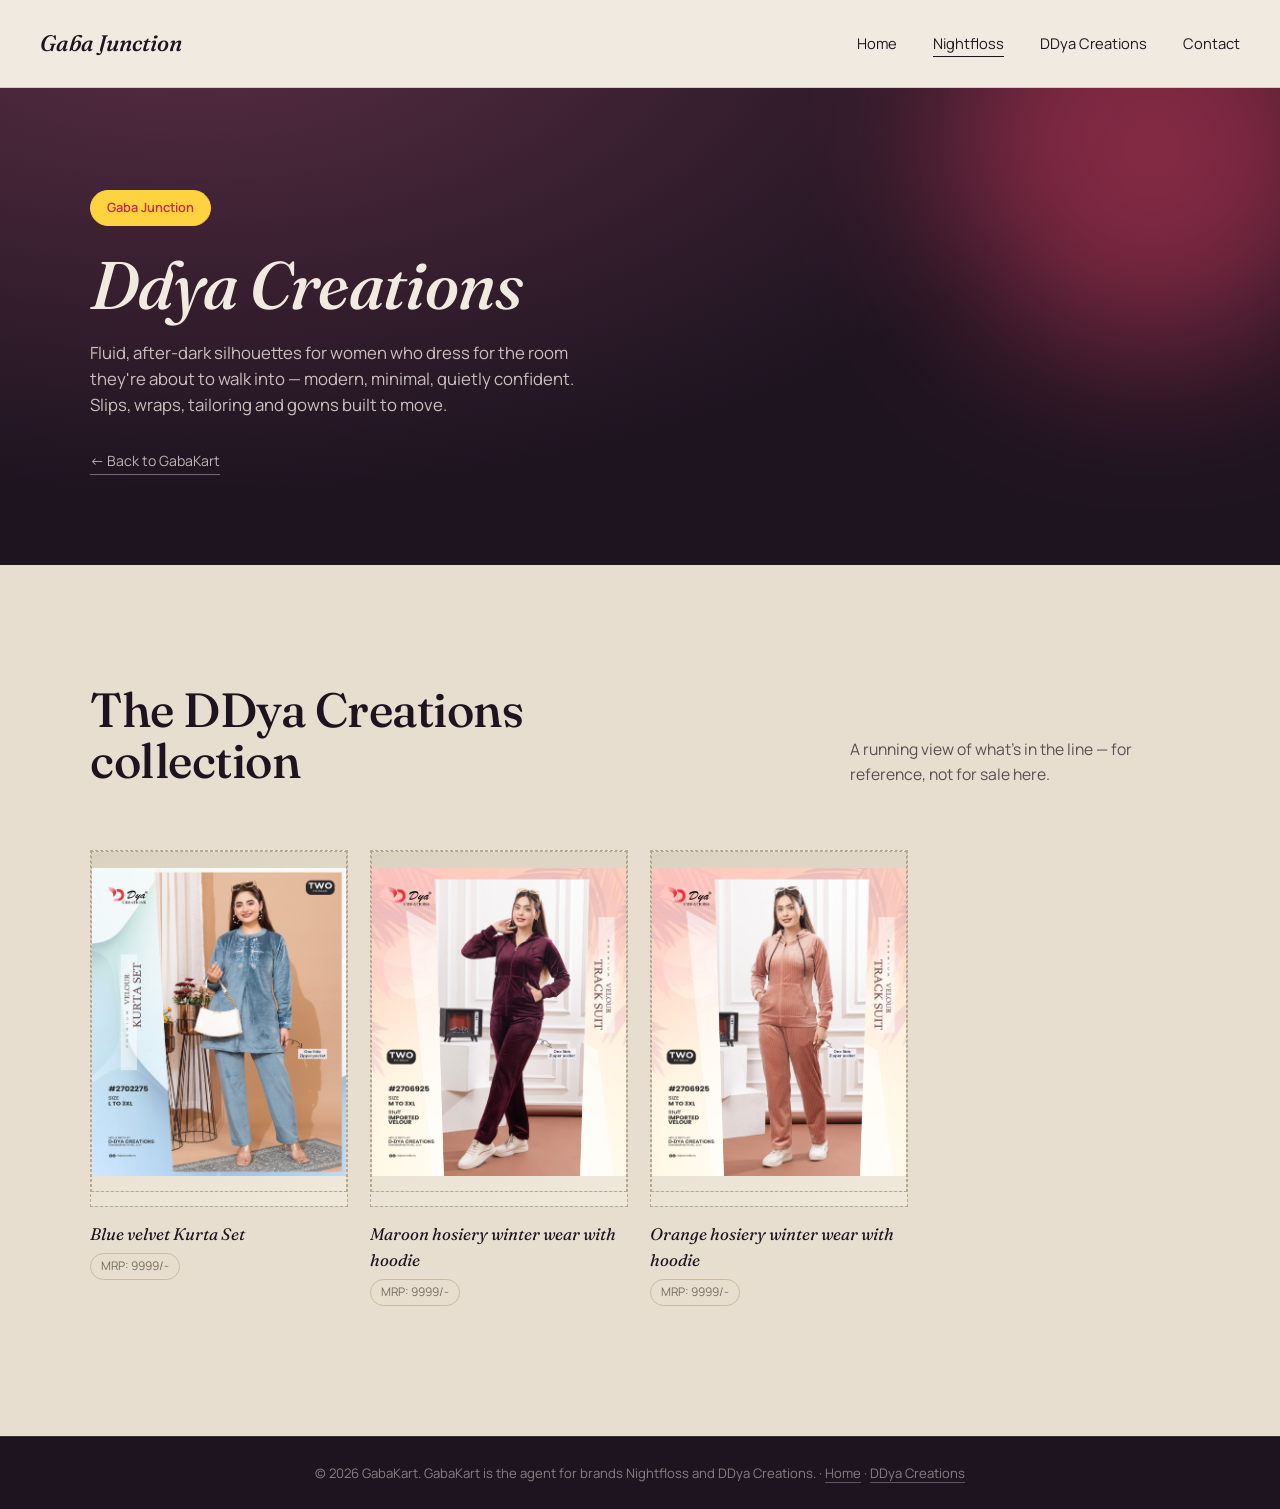
==== Ddyacreations.html @ ca54c4e9 "Add files via upload" ====
<!DOCTYPE html>
<html lang="en">
<head>
<meta charset="UTF-8">
<meta name="viewport" content="width=device-width, initial-scale=1.0">
<title>Ddya Creations — Gaba Junction</title>
<link rel="preconnect" href="https://fonts.googleapis.com">
<link href="https://fonts.googleapis.com/css2?family=Fraunces:ital,opsz,wght@0,9..144,300;0,9..144,500;0,9..144,600;1,9..144,400;1,9..144,500&family=Manrope:wght@400;500;600;700&display=swap" rel="stylesheet">
<link rel="stylesheet" href="styles.css">
</head>
<body>

<nav class="nav solid" id="nav">
  <a class="word" href="index.html">Gaba Junction</a>
  <button class="nav-toggle" id="navToggle" aria-label="Menu">&#9776;</button>
  <ul id="navLinks">
    <li><a href="index.html">Home</a></li>
    <li><a href="nightfloss.html" class="current">Nightfloss</a></li>
    <li><a href="Ddyacreations.html">DDya Creations</a></li>
    <li><a href="index.html#contact">Contact</a></li>
  </ul>
</nav>

<!-- ================= BRAND BANNER ================= -->
<section class="brand-hero nightfloss">
  <div class="glow"></div>
  <div class="container">
    <div class="badge"> Gaba Junction</div>
    <h1>Ddya Creations</h1>
    <p>Fluid, after-dark silhouettes for women who dress for the room they're about to walk into — modern, minimal, quietly confident. Slips, wraps, tailoring and gowns built to move.</p>
    <a class="back-link" href="index.html">&larr; Back to GabaKart</a>
  </div>
</section>

<!-- ================= PRODUCTS ================= -->
<section class="section products-section nightfloss">
  <div class="container">
    <div class="section-head">
      <h2>The DDya Creations collection</h2>
      <p>A running view of what's in the line — for reference, not for sale here.</p>
    </div>

    <!-- Swipe on touch, drag the scrollbar, or use the arrows above to move
         sideways through the collection. To add a product: copy a
         .product-card block, set data-filter to one of the tabs above (or
         add a new tab), and swap in the real photo and name. -->
    <div class="product-scroller" id="nfScroller">
      <!-- Product 1 -->
      <div class="product-card" data-filter="evening">
        <div class="product-photo">
          <div class="product-photo">
          <img src="DyaCreations/1.jpeg" alt="1">
        </div>
        </div>
        <div class="product-name">Blue velvet Kurta Set</div>
        <div class="product-brand">MRP: 9999/-</div>
      </div>
      <!-- Product 2 -->
      <div class="product-card" data-filter="evening">
        <div class="product-photo">
          <div class="product-photo">
          <img src="DyaCreations/2.jpeg" alt="1">
        </div>
        </div>
        <div class="product-name">Maroon hosiery winter wear with hoodie</div>
        <div class="product-brand">MRP: 9999/-</div>
      </div>
      <!-- Product 3 -->
      <div class="product-card" data-filter="evening">
        <div class="product-photo">
          <div class="product-photo">
          <img src="DyaCreations/3.jpeg" alt="1">
        </div>
        </div>
        <div class="product-name">Orange hosiery winter wear with hoodie</div>
        <div class="product-brand">MRP: 9999/-</div>
      </div>
           
    </div>
    </div>
  </div>
</section>

<footer>&copy; 2026 GabaKart. GabaKart is the agent for brands Nightfloss and DDya Creations. &middot; <a href="index.html">Home</a> &middot; <a href="Ddyacreations.html">DDya Creations</a></footer>

<script>
  // ---------- nav scroll state ----------
  const nav = document.getElementById('nav');
  window.addEventListener('scroll', () => {
    nav.classList.toggle('scrolled', window.scrollY > 60);
  });

  const navToggle = document.getElementById('navToggle');
  const navLinks = document.getElementById('navLinks');
  navToggle.addEventListener('click', () => navLinks.classList.toggle('open'));
  navLinks.querySelectorAll('a').forEach(a => a.addEventListener('click', () => navLinks.classList.remove('open')));

  // ---------- product filtering ----------
  const filterBtns = document.querySelectorAll('.filter-btn');
  const productCards = document.querySelectorAll('.product-card');

  filterBtns.forEach(btn => {
    btn.addEventListener('click', () => {
      filterBtns.forEach(b => b.classList.toggle('active', b === btn));
      const type = btn.dataset.filter;
      productCards.forEach(card => {
        const match = type === 'all' || card.dataset.filter === type;
        card.classList.toggle('hidden', !match);
      });
    });
  });

  // ---------- horizontal scroller arrows ----------
  document.querySelectorAll('.scroll-arrows').forEach(group => {
    const track = document.getElementById(group.dataset.target);
    if(!track) return;
    const step = () => (track.querySelector('.product-card')?.offsetWidth || 258) + 22;
    group.querySelector('.scroll-prev').addEventListener('click', () => {
      track.scrollBy({left: -step(), behavior:'smooth'});
    });
    group.querySelector('.scroll-next').addEventListener('click', () => {
      track.scrollBy({left: step(), behavior:'smooth'});
    });
  });
</script>

</body>
</html>
---- styles.css ----
/* ===================================================================
   GabaKart — shared stylesheet
   Used by: index.html, nightfloss.html, Ddyacreations.html
   =================================================================== */

:root{
  --ink:#1E1420;
  --ink-soft:#2C1F2F;
  --ivory:#F1EAE0;
  --ivory-dim:#E7DECF;
  --wine:#95293F;
  --wine-light:#C15C6E;
  --gold:#B08D57;
  --sage:#707F63;
  --pink:#FF4470;
  --pink-deep:#C22A56;
  --yellow:#FFD23F;
  --line: rgba(241,234,224,0.18);
  --line-dark: rgba(30,20,32,0.14);
}

*{margin:0;padding:0;box-sizing:border-box;}

html{scroll-behavior:smooth;}

body{
  font-family:'Manrope',sans-serif;
  background:var(--ivory);
  color:var(--ink);
  line-height:1.55;
  -webkit-font-smoothing:antialiased;
}

h1,h2,h3,.display{
  font-family:'Fraunces',serif;
  font-weight:500;
  letter-spacing:-0.01em;
  line-height:1.05;
}

a{color:inherit;text-decoration:none;}
img{display:block;max-width:100%;}
button{font-family:inherit;cursor:pointer;border:none;background:none;}

.container{
  max-width:1180px;
  margin:0 auto;
  padding:0 40px;
}

@media(max-width:640px){ .container{padding:0 22px;} }

/* ---------- NAV ---------- */
.nav{
  position:fixed;top:0;left:0;right:0;z-index:100;
  display:flex;align-items:center;justify-content:space-between;
  padding:26px 40px;
  color:var(--ivory);
  transition:background .4s ease, padding .4s ease, color .4s ease;
}
.nav.scrolled{
  background:var(--ivory);
  color:var(--ink);
  padding:16px 40px;
  border-bottom:1px solid var(--line-dark);
}
.nav.solid{
  background:var(--ivory);
  color:var(--ink);
  border-bottom:1px solid var(--line-dark);
}
.nav .word{
  font-family:'Fraunces',serif;
  font-style:italic;
  font-size:1.4rem;
  font-weight:500;
}
.nav ul{
  display:flex;gap:36px;list-style:none;
}
.nav ul li a{
  font-size:0.92rem;
  position:relative;
  padding-bottom:4px;
}
.nav ul li a::after{
  content:'';position:absolute;left:0;bottom:0;width:0;height:1px;
  background:currentColor;transition:width .3s ease;
}
.nav ul li a:hover::after, .nav ul li a.current::after{width:100%;}
.nav-toggle{display:none;background:none;border:none;color:inherit;font-size:1.6rem;}

@media(max-width:760px){
  .nav ul{
    position:fixed;top:0;right:0;height:100vh;width:min(280px,80vw);
    background:var(--ink);color:var(--ivory);
    flex-direction:column;justify-content:center;align-items:flex-start;
    gap:26px;padding:40px;
    transform:translateX(100%);transition:transform .4s ease;
  }
  .nav ul.open{transform:translateX(0);}
  .nav-toggle{display:block;z-index:110;}
}

/* ---------- HERO : lively animated collage (index.html landing) ---------- */
.hero{
  position:relative;
  height:100vh;
  min-height:660px;
  overflow:hidden;
  background:radial-gradient(130% 110% at 18% 12%, #341544 0%, var(--ink) 58%);
}

.hero-aurora{position:absolute;inset:-15%;z-index:0;filter:blur(90px);opacity:.5;}
.hero-aurora span{position:absolute;border-radius:50%;}
.hero-aurora span:nth-child(1){width:38vw;height:38vw;background:var(--pink);top:-8%;left:-8%;animation:driftA 24s ease-in-out infinite;}
.hero-aurora span:nth-child(2){width:34vw;height:34vw;background:var(--yellow);bottom:-12%;right:-6%;animation:driftB 28s ease-in-out infinite;}
.hero-aurora span:nth-child(3){width:26vw;height:26vw;background:var(--wine);top:32%;right:18%;animation:driftA 32s ease-in-out infinite reverse;}
@keyframes driftA{0%,100%{transform:translate(0,0);}50%{transform:translate(4vw,3vw);}}
@keyframes driftB{0%,100%{transform:translate(0,0);}50%{transform:translate(-4vw,-4vw);}}

.hero-ticker{
  position:absolute;top:100px;left:-4%;right:-4%;z-index:4;
  transform:rotate(-2deg);
  box-shadow:0 10px 30px rgba(0,0,0,0.35);
}
@media(max-width:820px){.hero-ticker{top:84px;}}
.ticker-track{
  display:flex;white-space:nowrap;background:var(--pink);
  animation:tickerMove 22s linear infinite;
}
.ticker-track span{
  display:inline-flex;align-items:center;gap:12px;
  padding:12px 26px;font-size:0.82rem;font-weight:700;
  color:var(--ink);letter-spacing:.02em;
}
.ticker-track span::after{content:'✦';opacity:.6;font-weight:400;}
@keyframes tickerMove{from{transform:translateX(0);}to{transform:translateX(-50%);}}

.hero-collage{position:absolute;inset:0;z-index:2;}
.floater{
  position:absolute;border-radius:20px;overflow:hidden;
  box-shadow:0 20px 44px rgba(0,0,0,0.4);
  display:flex;flex-direction:column;justify-content:flex-end;
  padding:16px;
  animation:bob var(--dur,6s) ease-in-out infinite;
  animation-delay:var(--delay,0s);
  transform:rotate(var(--rot,0deg)) translateY(0);
}
@keyframes bob{
  0%,100%{transform:rotate(var(--rot,0deg)) translateY(0);}
  50%{transform:rotate(var(--rot,0deg)) translateY(-16px);}
}
.floater .f-silhouette{position:absolute;right:-8px;bottom:-8px;width:60%;opacity:.22;}
.floater .f-tag{position:relative;font-size:0.66rem;letter-spacing:.03em;color:rgba(241,234,224,0.85);}
.floater .f-cap{position:relative;font-family:'Fraunces',serif;font-style:italic;font-size:1rem;color:var(--ivory);margin-top:2px;}

@media(max-width:760px){
  .floater.hide-mobile{display:none;}
  .hero-ticker{top:74px;}
}

.spin-badge{
  position:absolute;top:132px;right:6%;width:118px;height:118px;z-index:6;
  animation:spinBadge 16s linear infinite;
}
@keyframes spinBadge{to{transform:rotate(360deg);}}
.spin-badge text{font-size:9.5px;letter-spacing:2px;fill:rgba(241,234,224,0.85);}
.spin-badge-center{
  position:absolute;inset:0;display:flex;align-items:center;justify-content:center;
  font-size:1.5rem;color:var(--yellow);
}
@media(max-width:900px){.spin-badge{display:none;}}

.hero-overlay{
  position:relative;z-index:5;height:100%;
  display:flex;flex-direction:column;align-items:center;justify-content:center;
  text-align:center;padding:0 24px;
}
.hero-card{
  background:rgba(20,12,22,0.6);
  backdrop-filter:blur(8px);
  border:1px solid rgba(255,255,255,0.14);
  border-radius:26px;
  padding:52px 56px;
  max-width:680px;
  transform:rotate(-0.6deg);
  box-shadow:0 30px 60px rgba(0,0,0,0.35);
  opacity:0;animation:heroIn .8s ease .1s forwards;
}
@media(max-width:640px){.hero-card{padding:38px 26px;}}

.hero-card .kicker{
  display:flex;align-items:center;justify-content:center;gap:10px;
  margin-bottom:20px;
}
.hero-card .kicker span.pill{
  font-size:0.76rem;font-weight:600;padding:6px 14px;border-radius:20px;
  color:var(--ink);
}
.hero-card .kicker span.pill:nth-child(1){background:var(--yellow);}
.hero-card .kicker span.pill:nth-child(3){background:var(--pink);}
.hero-card .kicker .cross{color:rgba(241,234,224,0.6);font-size:0.9rem;}

.hero-card h1{
  font-size:clamp(2.3rem,5.6vw,4rem);
  color:var(--ivory);
  font-weight:600;
  font-style:normal;
}
.hero-card p{
  margin-top:18px;max-width:480px;margin-left:auto;margin-right:auto;
  font-size:1.02rem;color:rgba(241,234,224,0.82);
}
@keyframes heroIn{
  from{opacity:0;transform:translateY(16px) rotate(-0.6deg);}
  to{opacity:1;transform:translateY(0) rotate(-0.6deg);}
}
.hero-ctas{display:flex;gap:14px;margin-top:32px;flex-wrap:wrap;justify-content:center;}
.hero-cta{
  display:inline-block;
  padding:14px 30px;font-size:0.9rem;font-weight:600;border-radius:30px;
  border:2px solid var(--pink);color:var(--ivory);
  transition:transform .25s ease,background .25s ease,color .25s ease;
}
.hero-cta:hover{transform:translateY(-2px);background:var(--pink);color:var(--ink);}
.hero-cta.solid{background:var(--yellow);border-color:var(--yellow);color:var(--ink);}
.hero-cta.solid:hover{background:#FFE07A;border-color:#FFE07A;color:var(--ink);}

.hero-scroll-cue{
  position:absolute;bottom:30px;left:50%;transform:translateX(-50%);
  color:rgba(241,234,224,0.75);font-size:0.78rem;
  display:flex;flex-direction:column;align-items:center;gap:8px;
  z-index:6;
}
.hero-scroll-cue .line{width:1px;height:34px;background:var(--yellow);
  animation:pulseLine 2s ease-in-out infinite;}
@keyframes pulseLine{0%,100%{opacity:.35;}50%{opacity:1;}}

/* ---------- BRAND PAGE BANNER (nightfloss.html / Ddyacreations.html) ---------- */
.brand-hero{
  position:relative;overflow:hidden;
  padding:190px 0 90px;
  color:var(--ivory);
}
.brand-hero.nightfloss{background:radial-gradient(120% 140% at 15% 0%, #5A2E45 0%, var(--ink) 62%);}
.brand-hero.ddya{background:radial-gradient(120% 140% at 85% 0%, #3E4C33 0%, var(--ink) 62%);}
.brand-hero .glow{position:absolute;border-radius:50%;filter:blur(80px);opacity:.45;z-index:0;}
.brand-hero.nightfloss .glow{width:32vw;height:32vw;background:var(--pink);top:-10%;right:-6%;}
.brand-hero.ddya .glow{width:32vw;height:32vw;background:var(--yellow);top:-8%;left:-6%;}
.brand-hero .container{position:relative;z-index:1;}
.brand-hero .badge{
  display:inline-flex;align-items:center;gap:8px;
  font-size:0.8rem;font-weight:600;padding:7px 16px;border-radius:20px;
  background:rgba(241,234,224,0.12);border:1px solid rgba(241,234,224,0.25);
  margin-bottom:24px;
}
.brand-hero.nightfloss .badge{color:var(--pink-deep);background:var(--yellow);border-color:var(--yellow);}
.brand-hero.ddya .badge{color:#243019;background:var(--yellow);border-color:var(--yellow);}
.brand-hero h1{
  font-size:clamp(2.4rem,6vw,4.2rem);font-style:italic;font-weight:500;
  max-width:640px;
}
.brand-hero p{
  margin-top:20px;max-width:520px;font-size:1.05rem;
  color:rgba(241,234,224,0.8);
}
.brand-hero .back-link{
  display:inline-block;margin-top:32px;font-size:0.88rem;
  color:rgba(241,234,224,0.75);border-bottom:1px solid rgba(241,234,224,0.4);
  padding-bottom:2px;
}
.brand-hero .back-link:hover{color:var(--ivory);border-color:var(--ivory);}

/* ---------- SECTION HEADERS ---------- */
.section{padding:120px 0;}
.section-head{
  display:flex;justify-content:space-between;align-items:flex-end;
  gap:40px;margin-bottom:64px;flex-wrap:wrap;
}
.section-head h2{
  font-size:clamp(2rem,4vw,3rem);
  max-width:520px;
}
.section-head p{max-width:340px;color:#5A4E52;font-size:0.98rem;}

/* ---------- BRANDS (index.html) ---------- */
#brands{background:var(--ivory);}
.brand-grid{
  display:grid;grid-template-columns:1fr 1fr;gap:2px;
  background:var(--line-dark);
  border:1px solid var(--line-dark);
}
@media(max-width:760px){.brand-grid{grid-template-columns:1fr;}}

.brand-card{
  background:var(--ivory);
  padding:56px 48px;
  display:flex;flex-direction:column;gap:22px;
}
.brand-mark{
  width:64px;height:64px;border-radius:50%;
  display:flex;align-items:center;justify-content:center;
  font-family:'Fraunces',serif;font-style:italic;font-size:1.3rem;
  color:var(--ivory);
}
.brand-card:nth-child(1) .brand-mark{background:var(--wine);}
.brand-card:nth-child(2) .brand-mark{background:var(--sage);}

.brand-card h3{font-size:1.9rem;font-style:italic;}
.brand-card .desc{color:#4E4247;font-size:0.98rem;max-width:400px;}
.brand-card .btn{
  align-self:flex-start;
  display:inline-block;
  margin-top:6px;
  padding:13px 28px;
  border:1px solid var(--ink);
  font-size:0.88rem;
  transition:background .3s ease,color .3s ease;
}
.brand-card .btn:hover{background:var(--ink);color:var(--ivory);}

/* add a third / fourth brand by duplicating a .brand-card block and
   adding another nth-child rule above for its mark color */

/* ---------- PRODUCTS : horizontal scroller (brand pages) ---------- */
.products-section.nightfloss{background:var(--ivory-dim);}
.products-section.ddya{background:var(--ivory-dim);}
.products-bar{
  display:flex;justify-content:space-between;align-items:center;
  gap:20px;margin-bottom:36px;flex-wrap:wrap;
}
.filters{display:flex;gap:10px;flex-wrap:wrap;}
.filter-btn{
  padding:10px 22px;border:1px solid var(--ink);font-size:0.85rem;
  background:transparent;transition:background .25s ease,color .25s ease;
}
.filter-btn.active,.filter-btn:hover{background:var(--ink);color:var(--ivory);}

.scroll-arrows{display:flex;gap:10px;}
.scroll-arrow{
  width:42px;height:42px;border-radius:50%;border:1px solid var(--ink);
  display:flex;align-items:center;justify-content:center;flex-shrink:0;
  transition:background .25s ease,color .25s ease;
}
.scroll-arrow svg{width:16px;height:16px;}
.scroll-arrow:hover{background:var(--ink);color:var(--ivory);}

.product-scroller{
  display:flex;gap:22px;overflow-x:auto;
  scroll-snap-type:x mandatory;
  -webkit-overflow-scrolling:touch;
  padding-bottom:10px;margin:0 -40px;padding-left:40px;padding-right:40px;
  scrollbar-width:none;
}
.product-scroller::-webkit-scrollbar{display:none;}
@media(max-width:640px){.product-scroller{margin:0 -22px;padding-left:22px;padding-right:22px;}}

.product-card{
  flex:0 0 auto;width:258px;scroll-snap-align:start;
  transition:opacity .3s ease;
}
.product-card.hidden{display:none;}
@media(max-width:560px){.product-card{width:64vw;}}

.product-photo{
  aspect-ratio:3/4;width:100%;
  background:linear-gradient(160deg,#DCD2C0,#EFE8DB);
  border:1px dashed #B7A98F;
  display:flex;flex-direction:column;align-items:center;justify-content:center;
  gap:10px;color:#8A7A60;text-align:center;
  margin-bottom:14px;
}
.product-photo svg{width:38px;height:38px;opacity:.6;}
.product-photo span{font-size:0.72rem;letter-spacing:.03em;max-width:150px;}
.product-name{font-family:'Fraunces',serif;font-size:1.05rem;font-style:italic;}
.product-brand{
  display:inline-block;margin-top:6px;font-size:0.74rem;color:#786a5f;
  border:1px solid #C9BC9F;padding:3px 10px;border-radius:20px;
}

.scroller-block + .scroller-block{margin-top:72px;}
.scroller-label{font-size:0.94rem;color:#5A4E52;margin-bottom:18px;}

/* ---------- CONTACT (index.html) ---------- */
#contact{background:var(--ink);color:var(--ivory);}
#contact .section-head p{color:rgba(241,234,224,0.6);}
#contact .section-head h2{color:var(--ivory);}

.contact-grid{
  display:grid;grid-template-columns:1.15fr 0.85fr;gap:64px;align-items:center;
}
@media(max-width:860px){.contact-grid{grid-template-columns:1fr;}}

.map-wrap{position:relative;}
.map-wrap svg{width:100%;height:auto;max-height:560px;}
.india-shape{
  fill:rgba(176,141,87,0.16);
  stroke:var(--gold);
  stroke-width:1.6;
  stroke-linejoin:round;
  animation:mapPulse 5s ease-in-out infinite;
}
@keyframes mapPulse{0%,100%{fill-opacity:1;}50%{fill-opacity:.55;}}
.map-caption{
  fill:rgba(241,234,224,0.35);
  font-family:'Fraunces',serif;font-style:italic;font-size:15px;
  letter-spacing:.02em;
}
.pin{cursor:default;}
.pin circle.dot{
  fill:var(--gold);r:0;opacity:0;
  animation:pinPop .45s ease-out forwards;
  animation-delay:calc(var(--i,0) * 0.03s);
}
@keyframes pinPop{
  0%{r:0;opacity:0;}
  70%{r:5;opacity:1;}
  100%{r:3.4;opacity:1;}
}

.contact-info{display:flex;flex-direction:column;gap:34px;}
.contact-info .label{font-size:0.78rem;color:var(--gold);margin-bottom:6px;}
.contact-info .value{font-size:1.15rem;font-family:'Fraunces',serif;}
.contact-info .value.small{font-size:1rem;font-family:'Manrope',sans-serif;max-width:320px;}

.states-served{display:flex;flex-wrap:wrap;gap:10px;margin-top:6px;}
.state-chip{
  border:1px solid rgba(241,234,224,0.35);
  padding:7px 16px;border-radius:20px;font-size:0.82rem;
}
.state-chip.add{
  border-style:dashed;color:rgba(241,234,224,0.5);
}

footer{
  background:var(--ink);color:rgba(241,234,224,0.5);
  text-align:center;padding:26px 20px;font-size:0.82rem;
  border-top:1px solid rgba(241,234,224,0.12);
}
footer a{border-bottom:1px solid rgba(241,234,224,0.3);}
footer a:hover{color:var(--ivory);}
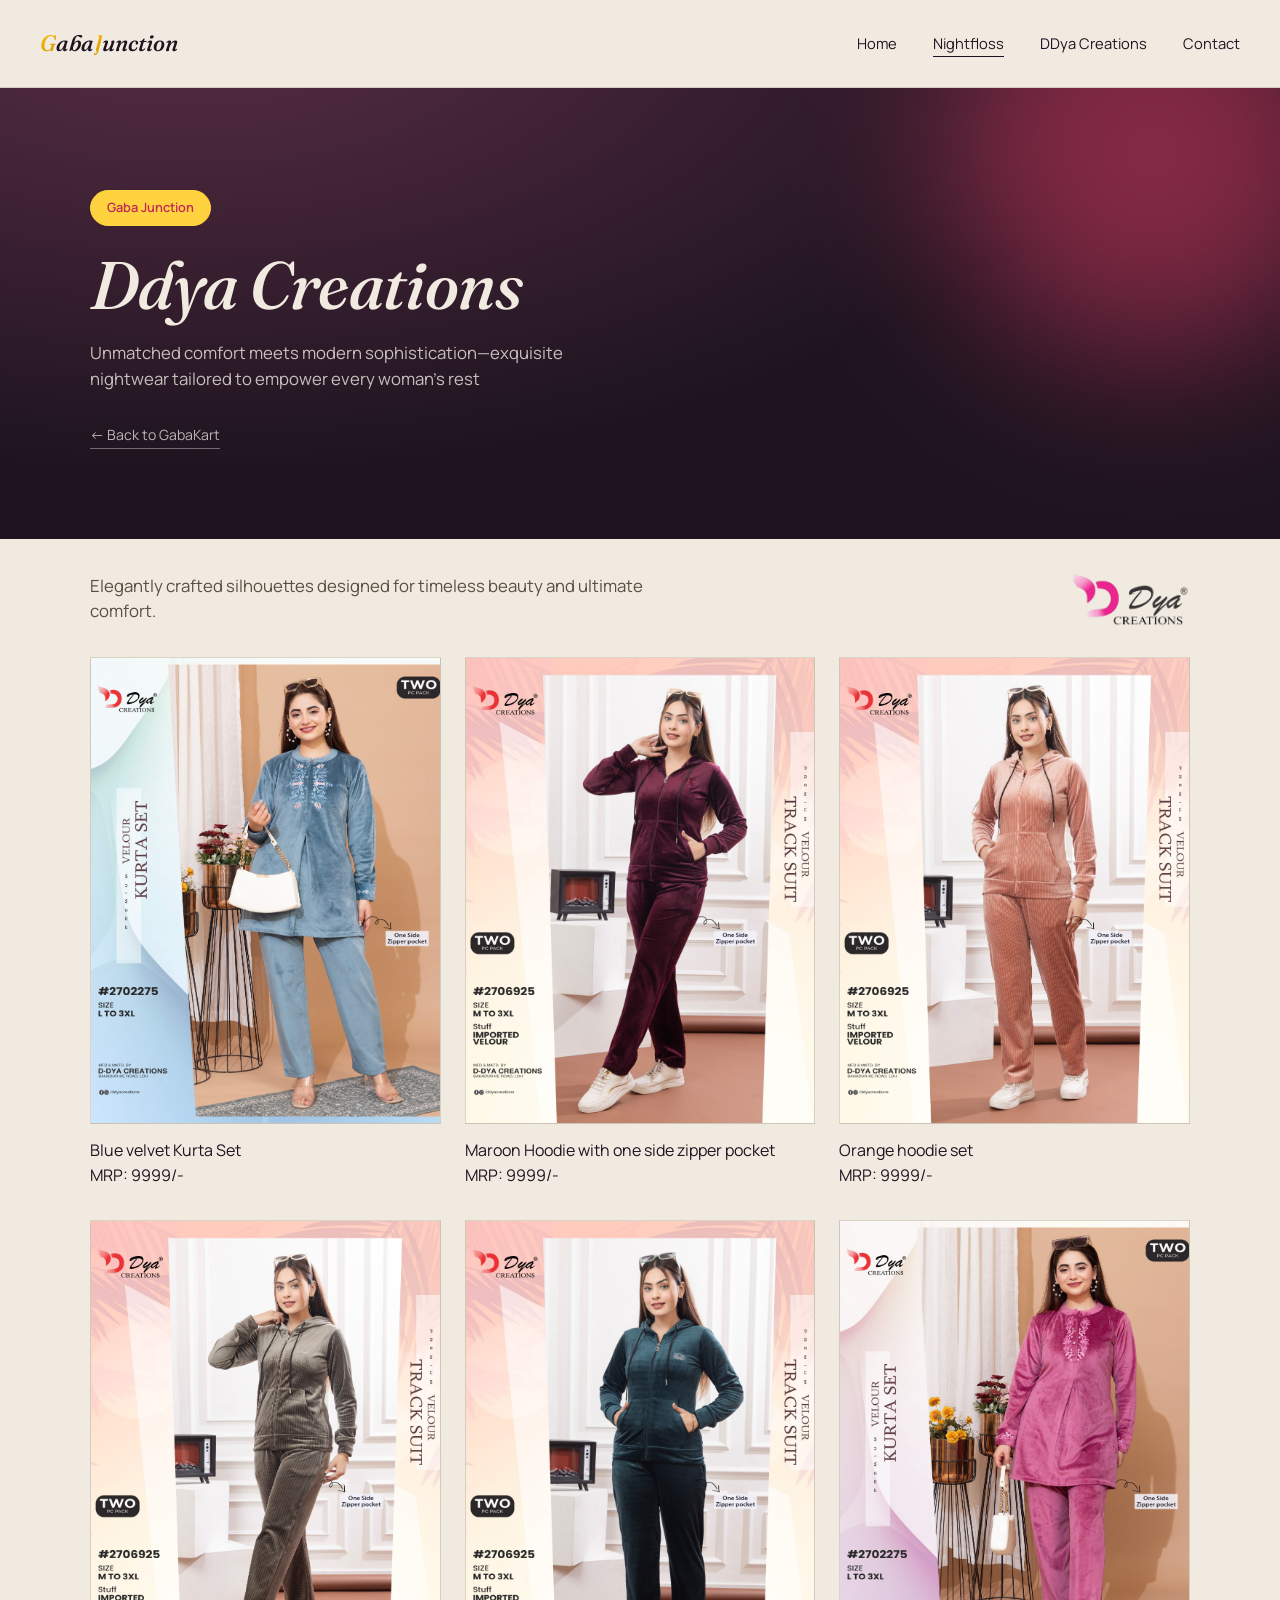
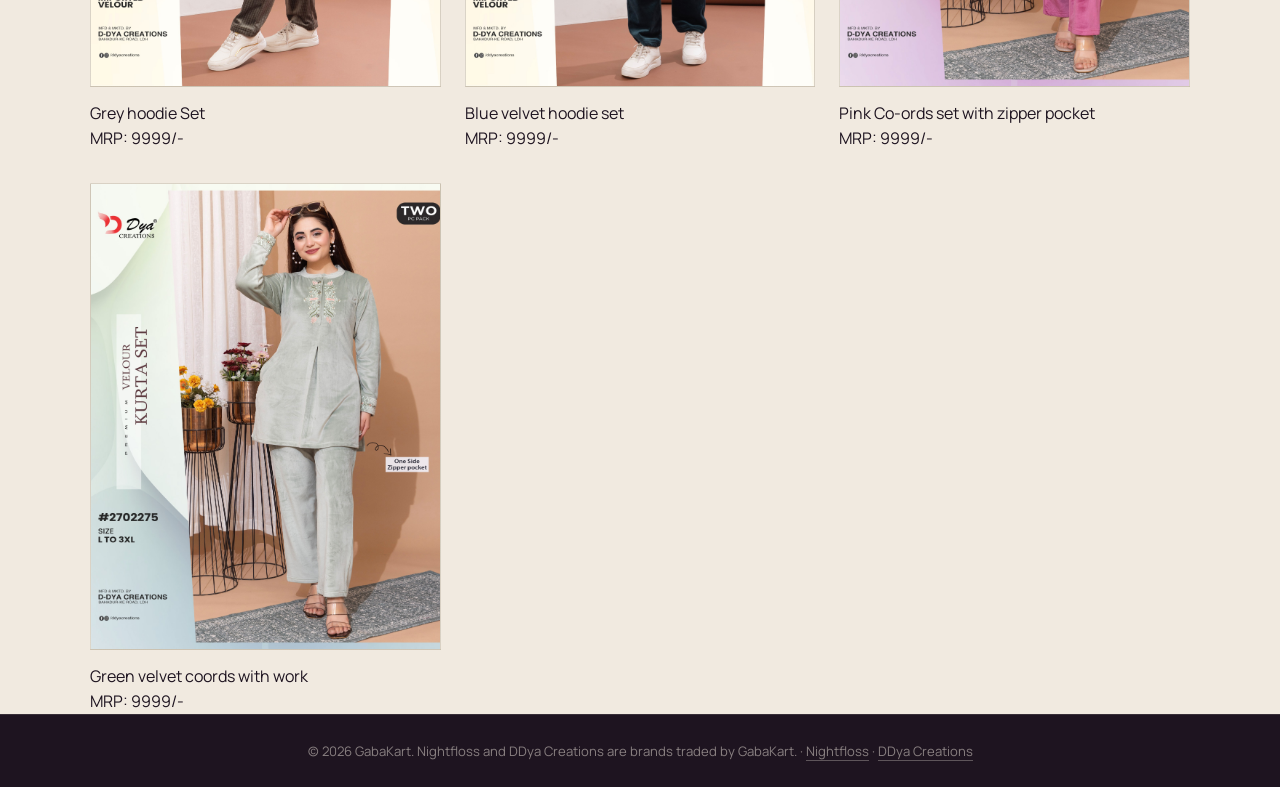
==== commit d849f85b: "Add files via upload" ====
--- a/Ddyacreations.html
+++ b/Ddyacreations.html
@@ -4,6 +4,7 @@
 <meta charset="UTF-8">
 <meta name="viewport" content="width=device-width, initial-scale=1.0">
 <title>Ddya Creations — Gaba Junction</title>
+<link rel="icon" type="image/png" href="assets/Favcon.png">
 <link rel="preconnect" href="https://fonts.googleapis.com">
 <link href="https://fonts.googleapis.com/css2?family=Fraunces:ital,opsz,wght@0,9..144,300;0,9..144,500;0,9..144,600;1,9..144,400;1,9..144,500&family=Manrope:wght@400;500;600;700&display=swap" rel="stylesheet">
 <link rel="stylesheet" href="styles.css">
@@ -11,7 +12,7 @@
 <body>
 
 <nav class="nav solid" id="nav">
-  <a class="word" href="index.html">Gaba Junction</a>
+   <a class="word" href="index.html"><span class="gold-letter">G</span>aba<span class="gold-letter">   J</span>unction</a>  <button class="nav-toggle" id="navToggle" aria-label="Menu">&#9776;</button>
   <button class="nav-toggle" id="navToggle" aria-label="Menu">&#9776;</button>
   <ul id="navLinks">
     <li><a href="index.html">Home</a></li>
@@ -27,7 +28,7 @@
   <div class="container">
     <div class="badge"> Gaba Junction</div>
     <h1>Ddya Creations</h1>
-    <p>Fluid, after-dark silhouettes for women who dress for the room they're about to walk into — modern, minimal, quietly confident. Slips, wraps, tailoring and gowns built to move.</p>
+    <p>Unmatched comfort meets modern sophistication—exquisite nightwear tailored to empower every woman's rest </p>
     <a class="back-link" href="index.html">&larr; Back to GabaKart</a>
   </div>
 </section>
@@ -36,52 +37,94 @@
 <section class="section products-section nightfloss">
   <div class="container">
     <div class="section-head">
-      <h2>The DDya Creations collection</h2>
-      <p>A running view of what's in the line — for reference, not for sale here.</p>
+     
     </div>
+     <div class="section-head">
+  <p class="section-desc">
+      Elegantly crafted silhouettes designed for timeless beauty and ultimate comfort.
+  </p>
+   <img src="DyaCreations/logo wo bg.png" alt="Nightfloss Logo" class="section-logo" />
+</div>
 
-    <!-- Swipe on touch, drag the scrollbar, or use the arrows above to move
-         sideways through the collection. To add a product: copy a
-         .product-card block, set data-filter to one of the tabs above (or
-         add a new tab), and swap in the real photo and name. -->
-    <div class="product-scroller" id="nfScroller">
-      <!-- Product 1 -->
-      <div class="product-card" data-filter="evening">
-        <div class="product-photo">
-          <div class="product-photo">
-          <img src="DyaCreations/1.jpeg" alt="1">
-        </div>
-        </div>
-        <div class="product-name">Blue velvet Kurta Set</div>
-        <div class="product-brand">MRP: 9999/-</div>
-      </div>
-      <!-- Product 2 -->
-      <div class="product-card" data-filter="evening">
-        <div class="product-photo">
-          <div class="product-photo">
-          <img src="DyaCreations/2.jpeg" alt="1">
-        </div>
-        </div>
-        <div class="product-name">Maroon hosiery winter wear with hoodie</div>
-        <div class="product-brand">MRP: 9999/-</div>
-      </div>
+<div class="product-scroller" id="nfScroller">
+
+  <!-- Product 1 -->
+  <div class="product-card" data-filter="evening">
+    <div class="product-photo">
+      <img src="DyaCreations/1.jpeg" alt="Blue velvet Kurta Set">
+    </div>
+    <div class="product-name">Blue velvet Kurta Set</div>
+    <div class="product-brand">MRP: 9999/-</div>
+  </div>
+
+  <!-- Product 2 -->
+       <div class="product-card" data-filter="evening">
+    <div class="product-photo">
+      <img src="DyaCreations/2.jpeg" alt="Blue velvet Kurta Set">
+    </div>
+    <div class="product-name">Maroon Hoodie with one side zipper pocket </div>
+    <div class="product-brand">MRP: 9999/-</div>
+  </div>
+
       <!-- Product 3 -->
-      <div class="product-card" data-filter="evening">
-        <div class="product-photo">
-          <div class="product-photo">
-          <img src="DyaCreations/3.jpeg" alt="1">
-        </div>
-        </div>
-        <div class="product-name">Orange hosiery winter wear with hoodie</div>
-        <div class="product-brand">MRP: 9999/-</div>
-      </div>
-           
+
+ <div class="product-card" data-filter="evening">
+    <div class="product-photo">
+      <img src="DyaCreations/3.jpeg" alt="Blue velvet Kurta Set">
+    </div>
+    <div class="product-name">Orange hoodie set</div>
+    <div class="product-brand">MRP: 9999/-</div>
+  </div>
+
+ <!-- Product -->
+
+ <div class="product-card" data-filter="evening">
+    <div class="product-photo">
+      <img src="DyaCreations/4.jpeg" alt="Blue velvet Kurta Set">
+    </div>
+    <div class="product-name">Grey hoodie Set</div>
+    <div class="product-brand">MRP: 9999/-</div>
+  </div>
+
+   <!-- Product -->
+
+ <div class="product-card" data-filter="evening">
+    <div class="product-photo">
+      <img src="DyaCreations/5.jpeg" alt="Blue velvet Kurta Set">
+    </div>
+    <div class="product-name">Blue velvet hoodie set </div>
+    <div class="product-brand">MRP: 9999/-</div>
+  </div>
+
+   <!-- Product -->
+
+ <div class="product-card" data-filter="evening">
+    <div class="product-photo">
+      <img src="DyaCreations/6.jpeg" alt="Blue velvet Kurta Set">
+    </div>
+    <div class="product-name">Pink Co-ords set with zipper pocket </div>
+    <div class="product-brand">MRP: 9999/-</div>
+  </div>
+
+   <!-- Product -->
+
+ <div class="product-card" data-filter="evening">
+    <div class="product-photo">
+      <img src="DyaCreations/7.jpeg" alt="Blue velvet Kurta Set">
+    </div>
+    <div class="product-name">Green velvet coords with work </div>
+    <div class="product-brand">MRP: 9999/-</div>
+  </div>
+</div>
+      
+
+</div>
     </div>
     </div>
   </div>
 </section>
 
-<footer>&copy; 2026 GabaKart. GabaKart is the agent for brands Nightfloss and DDya Creations. &middot; <a href="index.html">Home</a> &middot; <a href="Ddyacreations.html">DDya Creations</a></footer>
+<footer>&copy; 2026 GabaKart. Nightfloss and DDya Creations are brands traded by GabaKart. &middot; <a href="nightfloss.html">Nightfloss</a> &middot; <a href="Ddyacreations.html">DDya Creations</a></footer>
 
 <script>
   // ---------- nav scroll state ----------
--- a/styles.css
+++ b/styles.css
@@ -21,6 +21,8 @@
 
 *{margin:0;padding:0;box-sizing:border-box;}
 
+
+
 html{scroll-behavior:smooth;}
 
 body{
@@ -31,11 +33,20 @@
   -webkit-font-smoothing:antialiased;
 }
 
-h1,h2,h3,.display{
+h1,h2,.display{
   font-family:'Fraunces',serif;
   font-weight:500;
   letter-spacing:-0.01em;
   line-height:1.05;
+}
+
+
+
+h3,.display{
+  font-family:'Fraunces',serif;
+  font-weight:500;
+  letter-spacing:-0.01em;
+  line-height:0.01;
 }
 
 a{color:inherit;text-decoration:none;}
@@ -102,7 +113,17 @@
   .nav-toggle{display:block;z-index:110;}
 }
 
+.gold-letter {
+  background: linear-gradient(135deg, #FFD700 0%, #E8A700 50%, #C59200 100%);
+  -webkit-background-clip: text;
+  -webkit-text-fill-color: transparent;
+  display: inline-block;
+  font-weight: inherit;
+}
+
+
 /* ---------- HERO : lively animated collage (index.html landing) ---------- */
+/* main landing BG */
 .hero{
   position:relative;
   height:100vh;
@@ -119,6 +140,7 @@
 @keyframes driftA{0%,100%{transform:translate(0,0);}50%{transform:translate(4vw,3vw);}}
 @keyframes driftB{0%,100%{transform:translate(0,0);}50%{transform:translate(-4vw,-4vw);}}
 
+/* Pink flowing banner */
 .hero-ticker{
   position:absolute;top:100px;left:-4%;right:-4%;z-index:4;
   transform:rotate(-2deg);
@@ -138,6 +160,7 @@
 @keyframes tickerMove{from{transform:translateX(0);}to{transform:translateX(-50%);}}
 
 .hero-collage{position:absolute;inset:0;z-index:2;}
+/* Landing page image floaters */
 .floater{
   position:absolute;border-radius:20px;overflow:hidden;
   box-shadow:0 20px 44px rgba(0,0,0,0.4);
@@ -151,6 +174,8 @@
   0%,100%{transform:rotate(var(--rot,0deg)) translateY(0);}
   50%{transform:rotate(var(--rot,0deg)) translateY(-16px);}
 }
+
+/* Floater text */
 .floater .f-silhouette{position:absolute;right:-8px;bottom:-8px;width:60%;opacity:.22;}
 .floater .f-tag{position:relative;font-size:0.66rem;letter-spacing:.03em;color:rgba(241,234,224,0.85);}
 .floater .f-cap{position:relative;font-family:'Fraunces',serif;font-style:italic;font-size:1rem;color:var(--ivory);margin-top:2px;}
@@ -158,6 +183,37 @@
 @media(max-width:760px){
   .floater.hide-mobile{display:none;}
   .hero-ticker{top:74px;}
+}
+
+/* Floater background image */
+.floater .f-image {
+  position: absolute;
+  top: 0;
+  left: 0;
+  width: 100%;
+  height: 100%;
+  object-fit: cover;
+  z-index: 0;
+}
+
+/* Make sure text and silhouette appear above the background image */
+.floater .f-silhouette,
+.floater .f-tag,
+.floater .f-cap {
+  z-index: 1;
+}
+
+/* Optional: Add a subtle dark gradient overlay at the bottom so white text is readable over bright images */
+.floater::after {
+  content: '';
+  position: absolute;
+  bottom: 0;
+  left: 0;
+  width: 100%;
+  height: 60%;
+  background: linear-gradient(to top, rgba(0,0,0,0.6), transparent);
+  z-index: 0;
+  pointer-events: none;
 }
 
 .spin-badge{
@@ -198,20 +254,27 @@
   font-size:0.76rem;font-weight:600;padding:6px 14px;border-radius:20px;
   color:var(--ink);
 }
-.hero-card .kicker span.pill:nth-child(1){background:var(--yellow);}
+
+/* this is that gabakart x gaba junction */
+.hero-card .kicker span.pill:nth-child(1){background:var(--yellow);}  
 .hero-card .kicker span.pill:nth-child(3){background:var(--pink);}
 .hero-card .kicker .cross{color:rgba(241,234,224,0.6);font-size:0.9rem;}
 
+/* house of indian women... text */
 .hero-card h1{
   font-size:clamp(2.3rem,5.6vw,4rem);
   color:var(--ivory);
   font-weight:600;
   font-style:normal;
 }
+
+/* text below it */
 .hero-card p{
   margin-top:18px;max-width:480px;margin-left:auto;margin-right:auto;
   font-size:1.02rem;color:rgba(241,234,224,0.82);
 }
+
+/* main box */
 @keyframes heroIn{
   from{opacity:0;transform:translateY(16px) rotate(-0.6deg);}
   to{opacity:1;transform:translateY(0) rotate(-0.6deg);}
@@ -236,6 +299,7 @@
 .hero-scroll-cue .line{width:1px;height:34px;background:var(--yellow);
   animation:pulseLine 2s ease-in-out infinite;}
 @keyframes pulseLine{0%,100%{opacity:.35;}50%{opacity:1;}}
+
 
 /* ---------- BRAND PAGE BANNER (nightfloss.html / Ddyacreations.html) ---------- */
 .brand-hero{
@@ -273,7 +337,7 @@
 .brand-hero .back-link:hover{color:var(--ivory);border-color:var(--ivory);}
 
 /* ---------- SECTION HEADERS ---------- */
-.section{padding:120px 0;}
+/* .section{padding:120px 0;}
 .section-head{
   display:flex;justify-content:space-between;align-items:flex-end;
   gap:40px;margin-bottom:64px;flex-wrap:wrap;
@@ -282,8 +346,42 @@
   font-size:clamp(2rem,4vw,3rem);
   max-width:520px;
 }
-.section-head p{max-width:340px;color:#5A4E52;font-size:0.98rem;}
-
+.section-head p{max-width:340px;color:#5A4E52;font-size:0.98rem;} */
+/* Stack all elements inside .section-head vertically */
+.section-head {
+  display: flex;
+  justify-content: space-between; /* Pushes <p> to left edge, <img> to right edge */
+  align-items: center;            /* Vertically centers them together */
+  gap: 20px;                      /* Space between text and logo on smaller screens */
+  width: 100%;
+  margin-bottom: 30px;
+}
+
+/* Left-aligned paragraph styling */
+.section-head .section-desc {
+  text-align: left;
+  max-width: 600px;               /* Keeps the text from stretching too wide */
+  margin: 0;
+  color: rgba(49, 40, 26, 0.8);
+  font-size: 1.05rem;
+  line-height: 1.5;
+}
+
+/* Right-aligned logo styling */
+.section-head .section-logo {
+  width: 120px;                    /* Adjust logo size as needed */
+  height: auto;
+  object-fit: contain;
+  flex-shrink: 0;                 /* Prevents logo from shrinking when window resizes */
+}
+
+/* Mobile Responsiveness */
+@media (max-width: 600px) {
+  .section-head {
+    flex-direction: column-reverse; /* Stacks text on top, logo above or below on small phones */
+    align-items: flex-start;
+  }
+}
 /* ---------- BRANDS (index.html) ---------- */
 #brands{background:var(--ivory);}
 .brand-grid{
@@ -293,9 +391,25 @@
 }
 @media(max-width:760px){.brand-grid{grid-template-columns:1fr;}}
 
+/* Container for aligning logo and title */
+.brand-header {
+  display: flex;
+  align-items: center;
+  gap: 12px;
+  margin-bottom: 12px;
+}
+
+/* Logo styling */
+.brand-logo {
+  width: 200px;          /* Adjust width as needed */
+  height: 200px;         /* Adjust height as needed */
+  object-fit: contain;  /* Prevents logo distortion */
+  display: block;
+}
+
 .brand-card{
   background:var(--ivory);
-  padding:56px 48px;
+  padding:25px 25px;
   display:flex;flex-direction:column;gap:22px;
 }
 .brand-mark{
@@ -324,7 +438,7 @@
    adding another nth-child rule above for its mark color */
 
 /* ---------- PRODUCTS : horizontal scroller (brand pages) ---------- */
-.products-section.nightfloss{background:var(--ivory-dim);}
+/* .products-section.nightfloss{background:var(--ivory-dim);}
 .products-section.ddya{background:var(--ivory-dim);}
 .products-bar{
   display:flex;justify-content:space-between;align-items:center;
@@ -380,57 +494,187 @@
 }
 
 .scroller-block + .scroller-block{margin-top:72px;}
-.scroller-label{font-size:0.94rem;color:#5A4E52;margin-bottom:18px;}
-
+.scroller-label{font-size:0.94rem;color:#5A4E52;margin-bottom:18px;} */
+/* Change container from horizontal flex to a 3-column Grid */
+.product-scroller {
+  display: grid;
+  grid-template-columns: repeat(3, 1fr); /* Exactly 3 items per row */
+  gap: 32px 24px;                          /* Row gap: 32px, Column gap: 24px */
+  width: 100%;
+  margin: 0;
+  padding: 0;
+  overflow-x: visible;                    /* Disables horizontal scroll */
+}
+
+/* Allow cards to expand naturally to fill grid columns */
+.product-card {
+  width: 100%;                             /* Fills equal grid column space */
+  transition: opacity .3s ease, transform .3s ease;
+}
+
+.product-card.hidden {
+  display: none;
+}
+
+/* Product photo & image rules */
+.product-photo {
+  aspect-ratio: 3/4;
+  width: 100%;
+  position: relative;
+  overflow: hidden;
+  background: linear-gradient(160deg,#DCD2C0,#EFE8DB);
+  border: 1px solid rgba(0, 0, 0, 0.08);   /* Clean solid line instead of dashed */
+  margin-bottom: 14px;
+}
+
+/* Ensures uploaded product photos fill the container cleanly */
+.product-photo img {
+  width: 100%;
+  height: 100%;
+  object-fit: cover;
+  display: block;
+}
+
+/* Responsive adjustments for Mobile & Tablets */
+@media (max-width: 900px) {
+  .product-scroller {
+    grid-template-columns: repeat(2, 1fr); /* 2 items per row on tablets */
+  }
+}
+
+@media (max-width: 560px) {
+  .product-scroller {
+    grid-template-columns: 1fr;            /* 1 item per row on mobile phones */
+    gap: 24px;
+  }
+}
 /* ---------- CONTACT (index.html) ---------- */
-#contact{background:var(--ink);color:var(--ivory);}
+/* #contact{background:var(--ink);color:var(--ivory);}
 #contact .section-head p{color:rgba(241,234,224,0.6);}
 #contact .section-head h2{color:var(--ivory);}
-
-.contact-grid{
-  display:grid;grid-template-columns:1.15fr 0.85fr;gap:64px;align-items:center;
-}
-@media(max-width:860px){.contact-grid{grid-template-columns:1fr;}}
-
-.map-wrap{position:relative;}
-.map-wrap svg{width:100%;height:auto;max-height:560px;}
-.india-shape{
-  fill:rgba(176,141,87,0.16);
-  stroke:var(--gold);
-  stroke-width:1.6;
-  stroke-linejoin:round;
-  animation:mapPulse 5s ease-in-out infinite;
-}
-@keyframes mapPulse{0%,100%{fill-opacity:1;}50%{fill-opacity:.55;}}
-.map-caption{
-  fill:rgba(241,234,224,0.35);
-  font-family:'Fraunces',serif;font-style:italic;font-size:15px;
-  letter-spacing:.02em;
-}
-.pin{cursor:default;}
-.pin circle.dot{
-  fill:var(--gold);r:0;opacity:0;
-  animation:pinPop .45s ease-out forwards;
-  animation-delay:calc(var(--i,0) * 0.03s);
-}
-@keyframes pinPop{
-  0%{r:0;opacity:0;}
-  70%{r:5;opacity:1;}
-  100%{r:3.4;opacity:1;}
-}
 
 .contact-info{display:flex;flex-direction:column;gap:34px;}
 .contact-info .label{font-size:0.78rem;color:var(--gold);margin-bottom:6px;}
 .contact-info .value{font-size:1.15rem;font-family:'Fraunces',serif;}
-.contact-info .value.small{font-size:1rem;font-family:'Manrope',sans-serif;max-width:320px;}
-
-.states-served{display:flex;flex-wrap:wrap;gap:10px;margin-top:6px;}
-.state-chip{
-  border:1px solid rgba(241,234,224,0.35);
-  padding:7px 16px;border-radius:20px;font-size:0.82rem;
-}
-.state-chip.add{
-  border-style:dashed;color:rgba(241,234,224,0.5);
+.contact-info .value.small{font-size:1rem;font-family:'Manrope',sans-serif;max-width:320px;} */
+#contact {
+  background: var(--ink);
+  color: var(--ivory);
+  padding: 80px 0;
+}
+
+#contact .section-head {
+  text-align: center;
+  max-width: 650px;
+  margin: 0 auto 50px auto;
+}
+
+#contact .section-head .subtitle {
+  font-size: 1.9rem;
+  letter-spacing: 0.8em;
+  text-indent: 0.8em; /* Balances out the trailing space on the last letter */
+  text-transform: uppercase;
+  color: var(--gold, #D4AF37);
+  margin-bottom: 0px;
+  text-align: center; /* Ensures text alignment remains centered */
+}
+
+#contact .section-head p {
+  color: rgba(241, 234, 224, 0.7);
+  line-height: 1.6;
+  text-align: center;
+  max-width: 600px; /* Adjust width as needed */
+  margin-left: auto;
+  margin-right: auto;
+}
+
+/* 3-Card Responsive Grid */
+.contact-cards-grid {
+  display: grid;
+  grid-template-columns: repeat(3, 1fr);
+  gap: 24px;
+  max-width: 1050px;
+  margin: 0 auto;
+}
+
+/* Base Card Styling */
+.contact-card {
+  display: flex;
+  flex-direction: column;
+  justify-content: space-between;
+  padding: 32px 24px;
+  background: rgba(255, 255, 255, 0.03);
+  border: 1px solid rgba(255, 255, 255, 0.08);
+  border-radius: 16px;
+  text-decoration: none;
+  color: inherit;
+  transition: all 0.3s cubic-bezier(0.16, 1, 0.3, 1);
+}
+
+.contact-card:not(.static):hover {
+  background: rgba(255, 255, 255, 0.06);
+  border-color: var(--gold, #D4AF37);
+  transform: translateY(-4px);
+  box-shadow: 0 12px 30px rgba(0, 0, 0, 0.3);
+}
+
+.card-icon {
+  width: 48px;
+  height: 48px;
+  border-radius: 50%;
+  background: rgba(212, 175, 55, 0.1);
+  color: var(--gold, #D4AF37);
+  display: flex;
+  align-items: center;
+  justify-content: center;
+  margin-bottom: 24px;
+}
+
+.card-content {
+  display: flex;
+  flex-direction: column;
+}
+
+.contact-card .label {
+  font-size: 0.75rem;
+  letter-spacing: 0.08em;
+  text-transform: uppercase;
+  color: var(--gold, #D4AF37);
+  margin-bottom: 8px;
+}
+
+.contact-card .value {
+  font-size: 1.15rem;
+  font-family: 'Fraunces', serif;
+  color: var(--ivory);
+  word-break: break-word;
+}
+
+.contact-card .value.small {
+  font-size: 0.95rem;
+  font-family: 'Manrope', sans-serif;
+  line-height: 1.5;
+  color: rgba(241, 234, 224, 0.85);
+}
+
+.action-hint {
+  font-size: 0.8rem;
+  color: rgba(241, 234, 224, 0.5);
+  margin-top: 16px;
+  font-weight: 500;
+  transition: color 0.3s ease;
+}
+
+.contact-card:hover .action-hint {
+  color: var(--gold, #D4AF37);
+}
+
+/* Tablet & Mobile Responsiveness */
+@media (max-width: 900px) {
+  .contact-cards-grid {
+    grid-template-columns: 1fr;
+    gap: 18px;
+  }
 }
 
 footer{
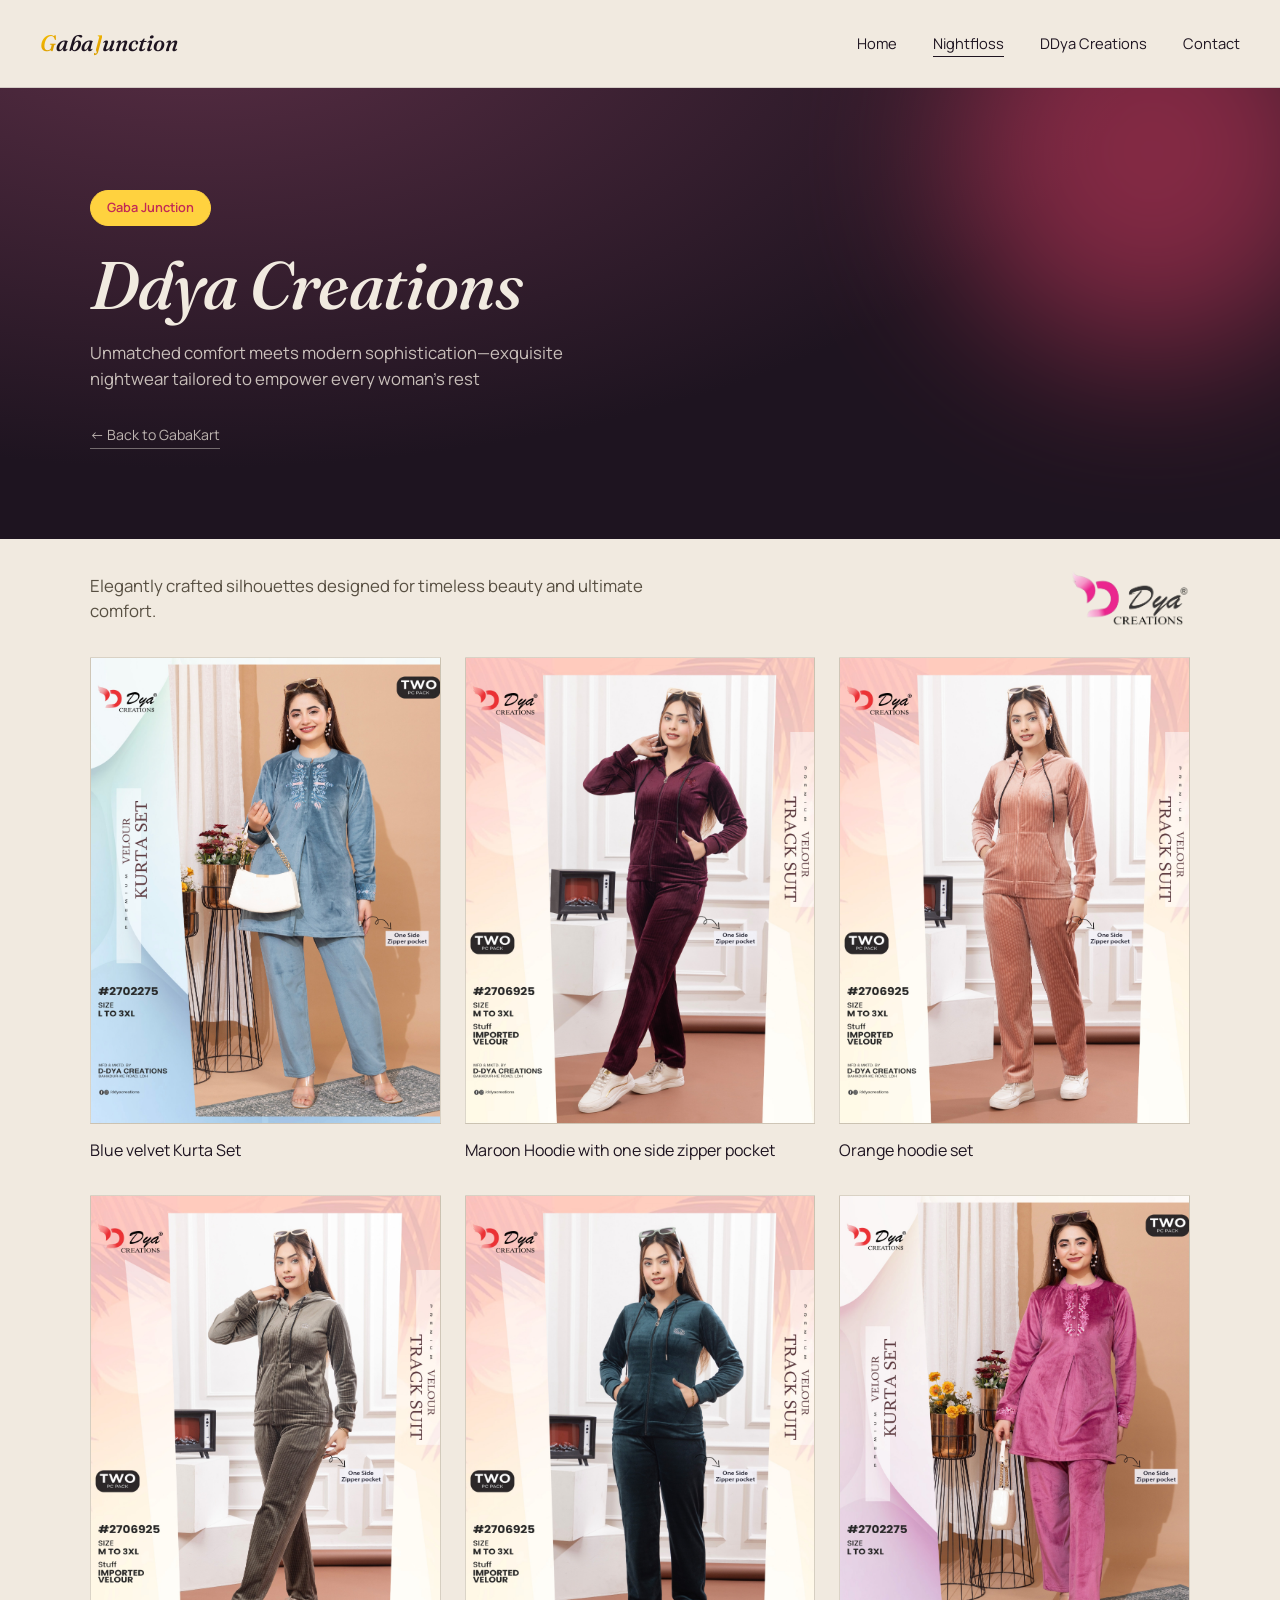
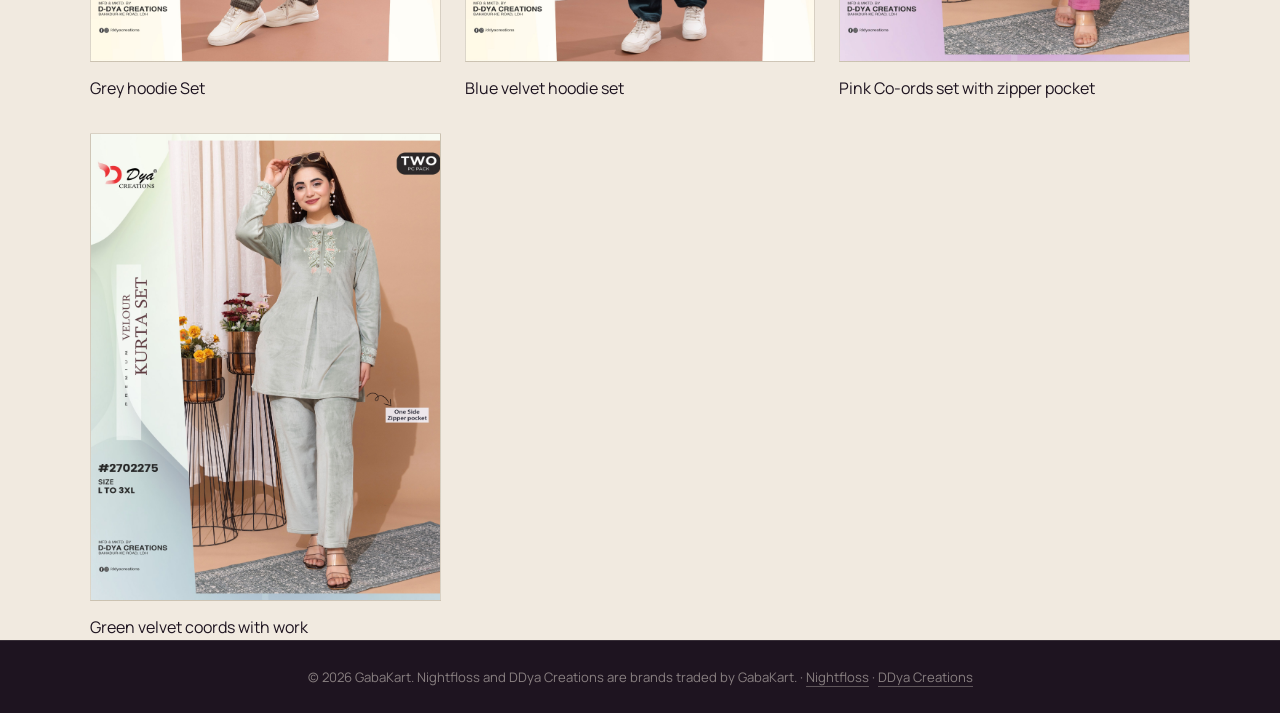
==== commit 6d3082ff: "Update Ddyacreations.html" ====
--- a/Ddyacreations.html
+++ b/Ddyacreations.html
@@ -16,7 +16,7 @@
   <button class="nav-toggle" id="navToggle" aria-label="Menu">&#9776;</button>
   <ul id="navLinks">
     <li><a href="index.html">Home</a></li>
-    <li><a href="nightfloss.html" class="current">Nightfloss</a></li>
+    <li><a href="Nightfloss.html" class="current">Nightfloss</a></li>
     <li><a href="Ddyacreations.html">DDya Creations</a></li>
     <li><a href="index.html#contact">Contact</a></li>
   </ul>
@@ -54,7 +54,7 @@
       <img src="DyaCreations/1.jpeg" alt="Blue velvet Kurta Set">
     </div>
     <div class="product-name">Blue velvet Kurta Set</div>
-    <div class="product-brand">MRP: 9999/-</div>
+
   </div>
 
   <!-- Product 2 -->
@@ -63,7 +63,7 @@
       <img src="DyaCreations/2.jpeg" alt="Blue velvet Kurta Set">
     </div>
     <div class="product-name">Maroon Hoodie with one side zipper pocket </div>
-    <div class="product-brand">MRP: 9999/-</div>
+
   </div>
 
       <!-- Product 3 -->
@@ -73,7 +73,7 @@
       <img src="DyaCreations/3.jpeg" alt="Blue velvet Kurta Set">
     </div>
     <div class="product-name">Orange hoodie set</div>
-    <div class="product-brand">MRP: 9999/-</div>
+   
   </div>
 
  <!-- Product -->
@@ -83,7 +83,7 @@
       <img src="DyaCreations/4.jpeg" alt="Blue velvet Kurta Set">
     </div>
     <div class="product-name">Grey hoodie Set</div>
-    <div class="product-brand">MRP: 9999/-</div>
+  
   </div>
 
    <!-- Product -->
@@ -93,7 +93,7 @@
       <img src="DyaCreations/5.jpeg" alt="Blue velvet Kurta Set">
     </div>
     <div class="product-name">Blue velvet hoodie set </div>
-    <div class="product-brand">MRP: 9999/-</div>
+  
   </div>
 
    <!-- Product -->
@@ -103,7 +103,7 @@
       <img src="DyaCreations/6.jpeg" alt="Blue velvet Kurta Set">
     </div>
     <div class="product-name">Pink Co-ords set with zipper pocket </div>
-    <div class="product-brand">MRP: 9999/-</div>
+   
   </div>
 
    <!-- Product -->
@@ -113,7 +113,7 @@
       <img src="DyaCreations/7.jpeg" alt="Blue velvet Kurta Set">
     </div>
     <div class="product-name">Green velvet coords with work </div>
-    <div class="product-brand">MRP: 9999/-</div>
+  
   </div>
 </div>
       
@@ -168,4 +168,4 @@
 </script>
 
 </body>
-</html>+</html>
